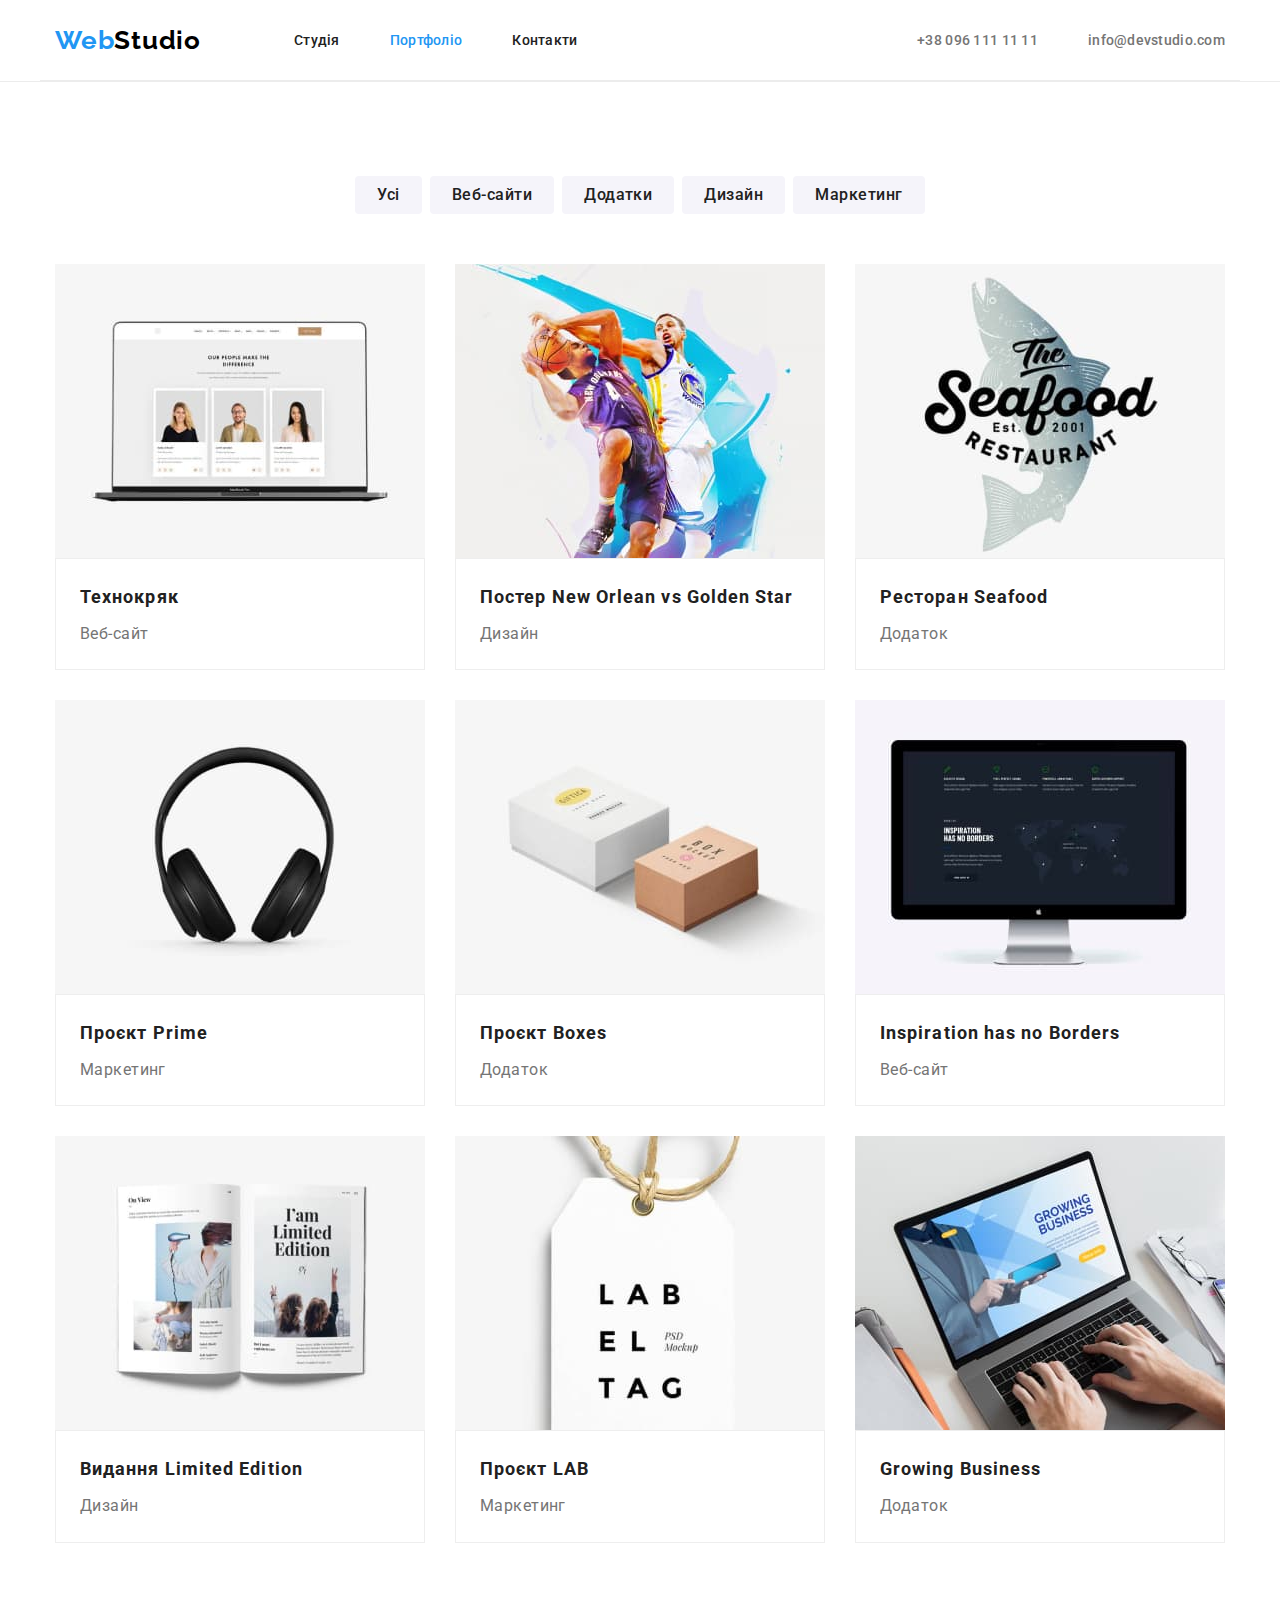
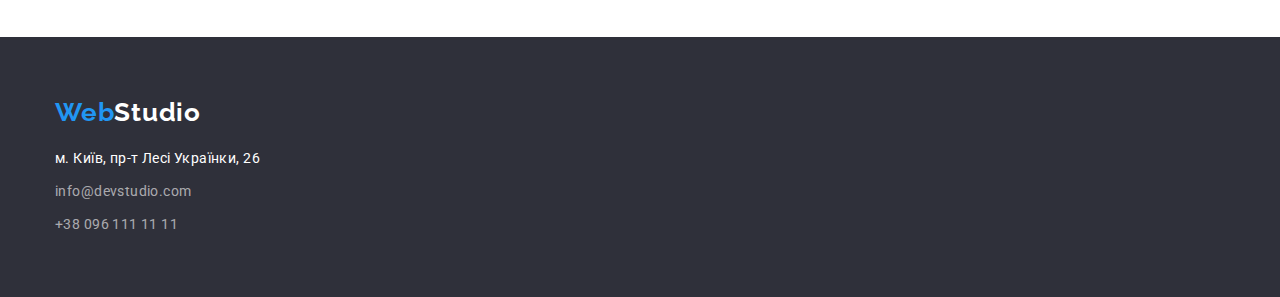
==== portfolio.html @ c7154d8a "Initial commit" ====
<!DOCTYPE html>
<html lang="uk">
  <head>
    <meta charset="UTF-8" />
    <meta http-equiv="X-UA-Compatible" content="IE=edge" />
    <meta name="viewport" content="width=device-width, initial-scale=1.0" />
    <title>Портфоліо</title>
    <link
      href="https://fonts.googleapis.com/css2?family=Raleway:wght@700&family=Roboto:wght@400;500;700;900&display=swap"
      rel="stylesheet"
    />
    <link
      rel="stylesheet"
      href="https://cdnjs.cloudflare.com/ajax/libs/modern-normalize/1.0.0/modern-normalize.min.css"
    />
    <link rel="stylesheet" href="./css/styles.css" />
  </head>
  <body>
    <header class="header">
      <div class="container header">
        <a href="./index.html" class="logo link"><span class="web">Web</span>Studio</a>
        <nav class="nav-menu">
          <ul class="nav-list list">
            <li class="nav-list-point">
              <a href="./index.html" class="nav-list-link link">Студія</a>
            </li>
            <li class="nav-list-point">
              <a href="./portfolio.html" class="nav-list-link current link">Портфоліо</a>
            </li>
            <li class="nav-list-point">
              <a href="#" class="nav-list-link link">Контакти</a>
            </li>
          </ul>
        </nav>

        <ul class="header-contacts list">
          <li class="header-contacts-point">
            <a href="tel:+380961111111" class="header-contacts-link link">+38 096 111 11 11</a>
          </li>
          <li class="header-contacts-point">
            <a href="mailto:info@devstudio.com" class="header-contacts-link link"
              >info@devstudio.com</a
            >
          </li>
        </ul>
      </div>
    </header>
    <main>
      <section class="portfolio-section section">
        <div class="container">
          <h1 class="visually-hidden">Варіанти наших робіт</h1>
          <ul class="button-list list">
            <li class="button-list-point">
              <button type="button" class="portfolio-button">Усі</button>
            </li>
            <li class="button-list-point">
              <button type="button" class="portfolio-button">Веб-сайти</button>
            </li>
            <li class="button-list-point">
              <button type="button" class="portfolio-button">Додатки</button>
            </li>
            <li class="button-list-point">
              <button type="button" class="portfolio-button">Дизайн</button>
            </li>
            <li class="button-list-point">
              <button type="button" class="portfolio-button">Маркетинг</button>
            </li>
          </ul>
          <ul class="img-list list">
            <li class="img-list-point">
              <img
                src="./images/portfolio/tech-1.jpg"
                alt="відкритий ноутбук з зображенням команди"
                width="370"
                height="294"
                class="img-list-image"
              />
              <div class="img-list-container">
                <h2 class="img-list-title">Технокряк</h2>
                <p class="img-list-text">Веб-сайт</p>
              </div>
            </li>
            <li class="img-list-point">
              <img
                src="./images/portfolio/poster-2.jpg"
                alt="потсер з двома баскетболистами"
                width="370"
                height="294"
                class="img-list-image"
              />
              <div class="img-list-container">
                <h2 class="img-list-title">Постер New Orlean vs Golden Star</h2>
                <p class="img-list-text">Дизайн</p>
              </div>
            </li>
            <li class="img-list-point">
              <img
                src="./images/portfolio/restaurant-3.jpg"
                alt="логотип ресторану"
                width="370"
                height="294"
                class="img-list-image"
              />
              <div class="img-list-container">
                <h2 class="img-list-title">Ресторан Seafood</h2>
                <p class="img-list-text">Додаток</p>
              </div>
            </li>
            <li class="img-list-point">
              <img
                src="./images/portfolio/prime-4.jpg"
                alt="навушники"
                width="370"
                height="294"
                class="img-list-image"
              />
              <div class="img-list-container">
                <h2 class="img-list-title">Проєкт Prime</h2>
                <p class="img-list-text">Маркетинг</p>
              </div>
            </li>
            <li class="img-list-point">
              <img
                src="./images/portfolio/boxes-5.jpg"
                alt="дві коробки"
                width="370"
                height="294"
                class="img-list-image"
              />
              <div class="img-list-container">
                <h2 class="img-list-title">Проєкт Boxes</h2>
                <p class="img-list-text">Додаток</p>
              </div>
            </li>
            <li class="img-list-point">
              <img
                src="./images/portfolio/inspiration-6.jpg"
                alt="монітор"
                width="370"
                height="294"
                class="img-list-image"
              />
              <div class="img-list-container">
                <h2 lang="en" class="img-list-title">Inspiration has no Borders</h2>
                <p class="img-list-text">Веб-сайт</p>
              </div>
            </li>
            <li class="img-list-point">
              <img
                src="./images/portfolio/publisher-7.jpg"
                alt="відкритий журнал"
                width="370"
                height="294"
                class="img-list-image"
              />
              <div class="img-list-container">
                <h2 class="img-list-title">Видання Limited Edition</h2>
                <p class="img-list-text">Дизайн</p>
              </div>
            </li>
            <li class="img-list-point">
              <img
                src="./images/portfolio/lab-8.jpg"
                alt="бірка"
                width="370"
                height="294"
                class="img-list-image"
              />
              <div class="img-list-container">
                <h2 class="img-list-title">Проєкт LAB</h2>
                <p class="img-list-text">Маркетинг</p>
              </div>
            </li>
            <li class="img-list-point">
              <img
                src="./images/portfolio/growing-9.jpg"
                alt="відкритий ноутбук, за яким працюють"
                width="370"
                height="294"
                class="img-list-image"
              />
              <div class="img-list-container">
                <h2 lang="en" class="img-list-title">Growing Business</h2>
                <p class="img-list-text">Додаток</p>
              </div>
            </li>
          </ul>
        </div>
      </section>
    </main>
    <footer class="footer">
      <div class="container">
        <a href="./index.html" class="footer-logo link"><span class="web">Web</span>Studio</a>
        <address class="address">
          <ul class="address-list list">
            <li class="address-list-point">
              <a
                href="https://goo.gl/maps/GuwMSPQfHSUweZrs6"
                target="_blank"
                rel="noopener noreferrer"
                class="address-list-link-text link"
                >м. Київ, пр-т Лесі Українки, 26</a
              >
            </li>
            <li class="address-list-point">
              <a href="mailto:info@devstdio.com" class="address-list-link link"
                >info@devstudio.com</a
              >
            </li>
            <li class="address-list-point">
              <a href="tel:+380961111111" class="address-list-link link">+38 096 111 11 11</a>
            </li>
          </ul>
        </address>
      </div>
    </footer>
  </body>
</html>
---- css/styles.css ----
:root {
  --primary-text-color: #757575;
  --secondary-text-color: #212121;
  --hover-text-color: #2196f3;
  --hero-background-color: #2f303a;
  --universal-color: #ffffff;
  --function-background-color: #f5f5f5;
  --studio-color: #000000;
  --team-background-color: #f5f4fa;
  --portfolio-div-color: #eeeeee;
}

body {
  font-family: 'Roboto', sans-serif;
  font-size: 14px;
  color: var(--primary-text-color);
  letter-spacing: 0.03em;
}

h1,
h2,
h3,
h4,
h5,
h6,
p,
ul {
  margin: 0;
  padding: 0;
}

img {
  display: block;
  max-width: 100%;
  height: auto;
}

address {
  font-style: normal;
  margin-top: 20px;
}

button {
  display: block;
  cursor: pointer;
  border: none;
  border-radius: 4px;
}

.container {
  width: 1200px;
  padding: 0 15px;
  margin: 0 auto;

  /* outline: 2px solid tomato; */
}

.section {
  padding-bottom: 94px;
  padding-top: 94px;
}

.list {
  list-style: none;
  padding-left: 0;
  margin: 0;
}

.link {
  text-decoration: none;
  /* color: inherit; */
}

/* header */

.header {
  border-bottom: 1px solid #ececec;
}

.logo {
  font-family: 'Raleway', sans-serif;
  font-weight: 700;
  font-size: 26px;
  line-height: 1.19;
  letter-spacing: 0.03em;
  color: var(--studio-color);

  margin-right: 93px;
}

.web {
  color: var(--hover-text-color);
}

.nav-list,
.header-contacts {
  list-style-type: none;
  padding-top: 32px;
  padding-bottom: 32px;
}

.nav-list .nav-list-link.current {
  color: var(--hover-text-color);
}

.nav-list-link,
.header-contacts-link {
  padding-top: 32px;
  padding-bottom: 32px;

  font-weight: 500;
  line-height: 1.17;
  letter-spacing: 0.02em;
  color: var(--primary-text-color);
}

.nav-list-link {
  color: var(--secondary-text-color);
}

.nav-list-point:not(.nav-list-point:last-child) {
  color: var(--secondary-text-color);
  margin-right: 50px;
}

.nav-list-link:hover,
.nav-list-link:focus {
  color: var(--hover-text-color);
}

.header-contacts-link:hover,
.header-contacts-link:focus {
  color: var(--hover-text-color);
}

.header .container {
  display: flex;
  align-items: center;
}

.nav-list,
.header-contacts {
  display: flex;
}

.header-contacts {
  margin-left: auto;
}

.header-contacts-point:not(.header-contacts-point:last-child) {
  margin-right: 50px;
}

/* main */

/* hero */
.hero {
  background-color: var(--hero-background-color);
  text-align: center;
  padding-top: 200px;
  padding-bottom: 200px;
}

.hero-title {
  margin-right: auto;
  margin-left: auto;
  margin-bottom: 30px;

  width: 696px;
  font-style: normal;
  font-weight: 900;
  font-size: 44px;
  line-height: 1.36;
  letter-spacing: 0.06em;
  text-transform: uppercase;
  color: var(--universal-color);
}

.hero-button {
  background: var(--hover-text-color);
  box-shadow: 0px 4px 4px rgba(0, 0, 0, 0.15);

  font-family: inherit;
  font-weight: 700;
  font-size: 16px;
  line-height: 1.875;
  letter-spacing: 0.06em;
  color: var(--universal-color);

  margin-left: auto;
  margin-right: auto;
  padding: 10px 32px;
}

/* benefits */

.visually-hidden {
  position: absolute;
  width: 1px;
  height: 1px;
  margin: -1px;
  border: 0;
  padding: 0;

  white-space: nowrap;
  clip-path: inset(100%);
  clip: rect(0 0 0 0);
  overflow: hidden;
}

.benefits-list {
  list-style-type: none;
  display: flex;
}

.benefits-list-point:not(.benefits-list-point:last-child) {
  margin-right: 30px;
}

.benefits-list-title {
  font-size: 14px;
  line-height: 1.14;
  text-transform: uppercase;

  margin-bottom: 10px;

  color: var(--secondary-text-color);
}

.benefits-list-text {
  line-height: 1.71;
}

/* section function and team*/

.function {
  padding-top: 0;
}

.team {
  background-color: var(--team-background-color);
}

.function-list,
.team-list {
  list-style-type: none;
  display: flex;
}

.function-list-point:not(.function-list-point:last-child) {
  margin-right: 30px;
}

.team-list-point:not(.team-list-point:last-child) {
  margin-right: 30px;
}

.function-title,
.team-title {
  font-size: 36px;
  line-height: 1.17;
  text-align: center;

  margin-bottom: 50px;

  color: var(--secondary-text-color);
}

.team-list-title {
  font-weight: 500;
  font-size: 16px;
  line-height: 1.17;
  text-align: center;

  margin-bottom: 10px;

  color: var(--secondary-text-color);
}
.team-list-text {
  font-size: 16px;
  line-height: 1.17;
  text-align: center;
}

.team-container {
  box-shadow: 0px 1px 3px rgba(0, 0, 0, 0.12), 0px 1px 1px rgba(0, 0, 0, 0.14),
    0px 2px 1px rgba(0, 0, 0, 0.2);
  border-radius: 0px 0px 4px 4px;
  background-color: var(--universal-color);

  padding-top: 30px;
  padding-bottom: 30px;
}

/* footer */

.footer {
  background-color: var(--hero-background-color);
  padding-top: 60px;
  padding-bottom: 60px;
}

.footer-logo {
  font-family: 'Raleway', sans-serif;
  font-weight: 700;
  font-size: 26px;
  line-height: 1.19;
  letter-spacing: 0.03em;
  color: var(--universal-color);

  margin-bottom: 20px;
}

.address-list-point:not(.address-list-point:last-child) {
  margin-bottom: 9px;
}

.address-list-link-text {
  font-style: normal;
  line-height: 1.71;

  color: var(--universal-color);
}

.address-list-link {
  font-style: normal;
  line-height: 1.71;

  color: rgba(255, 255, 255, 0.6);
}

.address-list-link:hover,
.address-list-link-text:hover,
.address-list-link:focus,
.address-list-link-text:focus {
  color: var(--hover-text-color);
}

/* portfolio section */

.button-list,
.img-list {
  list-style-type: none;
  display: flex;
  flex-wrap: wrap;
}

.button-list {
  justify-content: center;
  margin-bottom: 50px;
}

.button-list-point:not(.button-list-point:last-child) {
  margin-right: 8px;
}

.portfolio-button {
  font-family: inherit;
  font-weight: 500;
  font-size: 16px;
  line-height: 1.62;
  text-align: center;
  letter-spacing: 0.03em;

  padding: 6px 22px;

  background-color: var(--team-background-color);
  color: var(--secondary-text-color);
  border: 0;
}

.portfolio-button:hover,
.portfolio-button:focus,
.portfolio-button:active {
  color: var(--universal-color);
  background: var(--hover-text-color);
  box-shadow: 0px 3px 1px rgba(0, 0, 0, 0.1), 0px 1px 2px rgba(0, 0, 0, 0.08),
    0px 2px 2px rgba(0, 0, 0, 0.12);
}

.img-list-point:not(.img-list-point:nth-child(3n)) {
  margin-right: 30px;
}

.img-list-point:not(.img-list-point:nth-child(n + 7)) {
  margin-bottom: 30px;
}

.img-list-container {
  border: 1px solid var(--portfolio-div-color);
  padding-top: 20px;
  padding-right: 24px;
  padding-left: 24px;
  padding-bottom: 20px;
}

.img-list-title {
  font-size: 18px;
  line-height: 2;
  letter-spacing: 0.06em;

  color: var(--secondary-text-color);

  margin-bottom: 4px;
}

.img-list-text {
  font-size: 16px;
  line-height: 1.88;
}
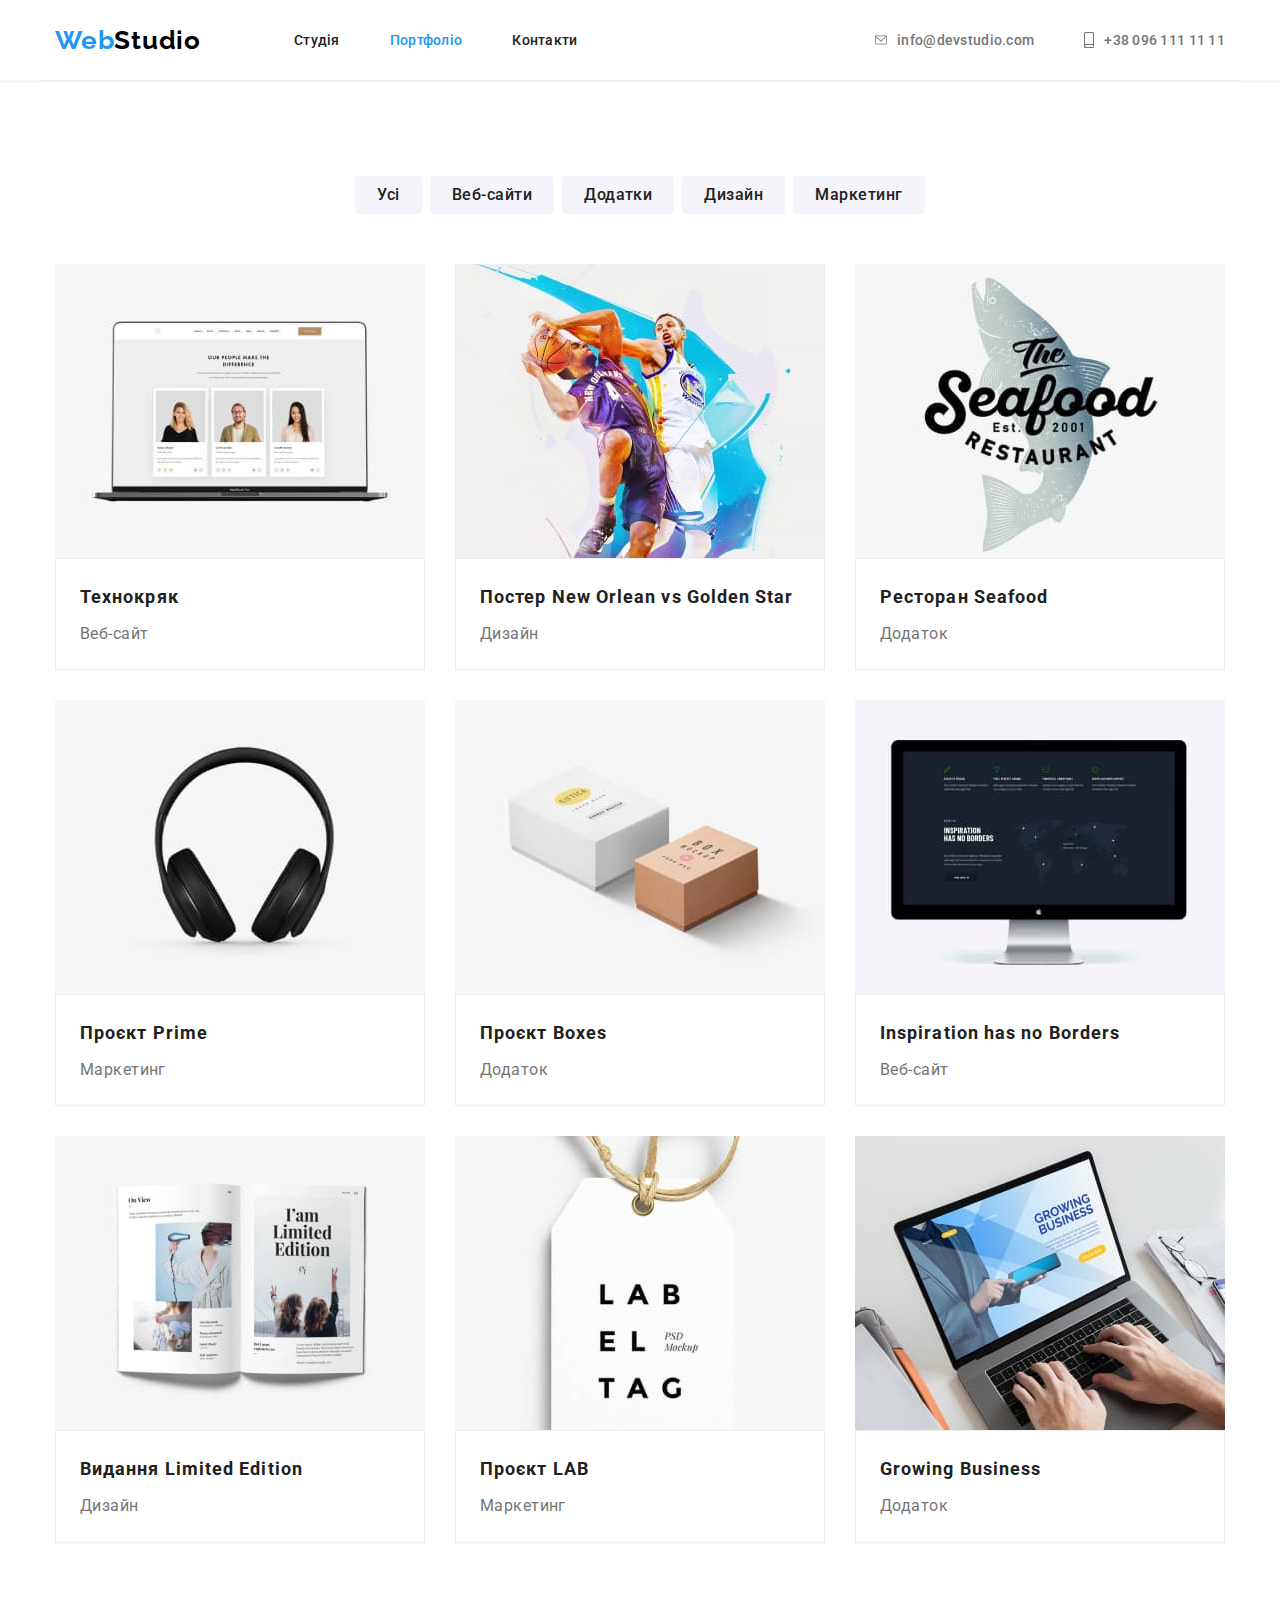
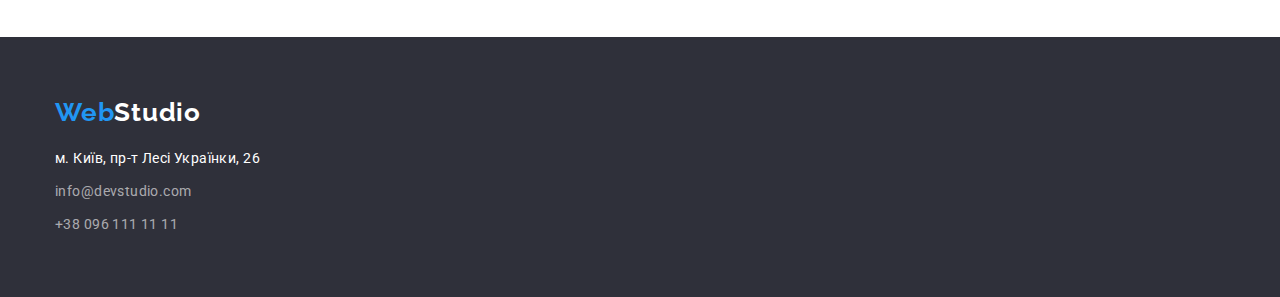
==== commit a2d055a0: "update" ====
--- a/portfolio.html
+++ b/portfolio.html
@@ -35,12 +35,20 @@
 
         <ul class="header-contacts list">
           <li class="header-contacts-point">
-            <a href="tel:+380961111111" class="header-contacts-link link">+38 096 111 11 11</a>
+            <a href="mailto:info@devstudio.com" class="header-contacts-link link">
+              <svg class="header-icon" , width="12" , height="16">
+                <use href="./images/icons/symbol-defs.svg#icon-mail"></use>
+              </svg>
+              info@devstudio.com
+            </a>
           </li>
           <li class="header-contacts-point">
-            <a href="mailto:info@devstudio.com" class="header-contacts-link link"
-              >info@devstudio.com</a
-            >
+            <a href="tel:+380961111111" class="header-contacts-link link">
+              <svg class="header-icon" , width="10" , height="16">
+                <use href="./images/icons/symbol-defs.svg#icon-smartphone"></use>
+              </svg>
+              +38 096 111 11 11
+            </a>
           </li>
         </ul>
       </div>
--- a/css/styles.css
+++ b/css/styles.css
@@ -8,6 +8,7 @@
   --studio-color: #000000;
   --team-background-color: #f5f4fa;
   --portfolio-div-color: #eeeeee;
+  --team-social-links-color: #afb1b8;
 }
 
 body {
@@ -61,6 +62,7 @@
 }
 
 .list {
+  list-style-type: none;
   list-style: none;
   padding-left: 0;
   margin: 0;
@@ -92,13 +94,6 @@
   color: var(--hover-text-color);
 }
 
-.nav-list,
-.header-contacts {
-  list-style-type: none;
-  padding-top: 32px;
-  padding-bottom: 32px;
-}
-
 .nav-list .nav-list-link.current {
   color: var(--hover-text-color);
 }
@@ -151,11 +146,23 @@
   margin-right: 50px;
 }
 
+.header-contacts-link {
+  display: flex;
+  align-items: center;
+  gap: 10px;
+}
+
+.header-icon {
+  fill: currentColor;
+}
+
 /* main */
 
 /* hero */
 .hero {
   background-color: var(--hero-background-color);
+  background-image: linear-gradient(rgba(47, 48, 58, 0.4), rgba(47, 48, 58, 0.4)),
+    url(../images/main/hero-image.jpg);
   text-align: center;
   padding-top: 200px;
   padding-bottom: 200px;
@@ -208,6 +215,17 @@
   overflow: hidden;
 }
 
+.benefits-div {
+  background: #f5f4fa;
+  border-radius: 4px;
+  padding-top: 25px;
+  padding-bottom: 25px;
+  margin-bottom: 30px;
+
+  display: flex;
+  justify-content: center;
+}
+
 .benefits-list {
   list-style-type: none;
   display: flex;
@@ -256,7 +274,8 @@
 }
 
 .function-title,
-.team-title {
+.team-title,
+.clients-title {
   font-size: 36px;
   line-height: 1.17;
   text-align: center;
@@ -280,6 +299,35 @@
   font-size: 16px;
   line-height: 1.17;
   text-align: center;
+  margin-bottom: 16px;
+}
+
+.social-links {
+  display: flex;
+  align-items: center;
+  justify-content: center;
+  gap: 10px;
+}
+
+.social-links-link {
+  display: flex;
+  align-items: center;
+  justify-content: center;
+
+  width: 44px;
+  height: 44px;
+  border-radius: 50%;
+  color: var(--team-social-links-color);
+}
+
+.social-links-link:hover,
+.social-links-link:focus {
+  color: var(--universal-color);
+  background-color: var(--hover-text-color);
+}
+
+.social-links-icon {
+  fill: currentColor;
 }
 
 .team-container {
@@ -292,12 +340,56 @@
   padding-bottom: 30px;
 }
 
+/* clients */
+
+.clients-list {
+  display: flex;
+  align-items: center;
+  justify-content: center;
+  gap: 30px;
+}
+
+.clients-link {
+  display: flex;
+  align-items: center;
+  justify-content: center;
+
+  border: 1px solid var(--team-social-links-color);
+  border-radius: 4px;
+  width: 170px;
+  height: 92px;
+
+  color: var(--team-social-links-color);
+}
+
+.clients-link:hover,
+.clients-link:focus {
+  color: var(--hover-text-color);
+  border: 1px solid var(--hover-text-color);
+}
+
+.clients-icon {
+  fill: currentColor;
+}
+
 /* footer */
 
 .footer {
   background-color: var(--hero-background-color);
   padding-top: 60px;
   padding-bottom: 60px;
+}
+
+.footer-list {
+  display: flex;
+  align-items: baseline;
+  gap: 70px;
+}
+
+.footer-socials {
+  display: flex;
+  align-items: center;
+  justify-content: center;
 }
 
 .footer-logo {
@@ -386,6 +478,12 @@
   margin-bottom: 30px;
 }
 
+.img-list-point:hover,
+.img-list-point:focus {
+  box-shadow: 0px 1px 1px rgba(0, 0, 0, 0.12), 0px 4px 4px rgba(0, 0, 0, 0.06),
+    1px 4px 6px rgba(0, 0, 0, 0.16);
+}
+
 .img-list-container {
   border: 1px solid var(--portfolio-div-color);
   padding-top: 20px;
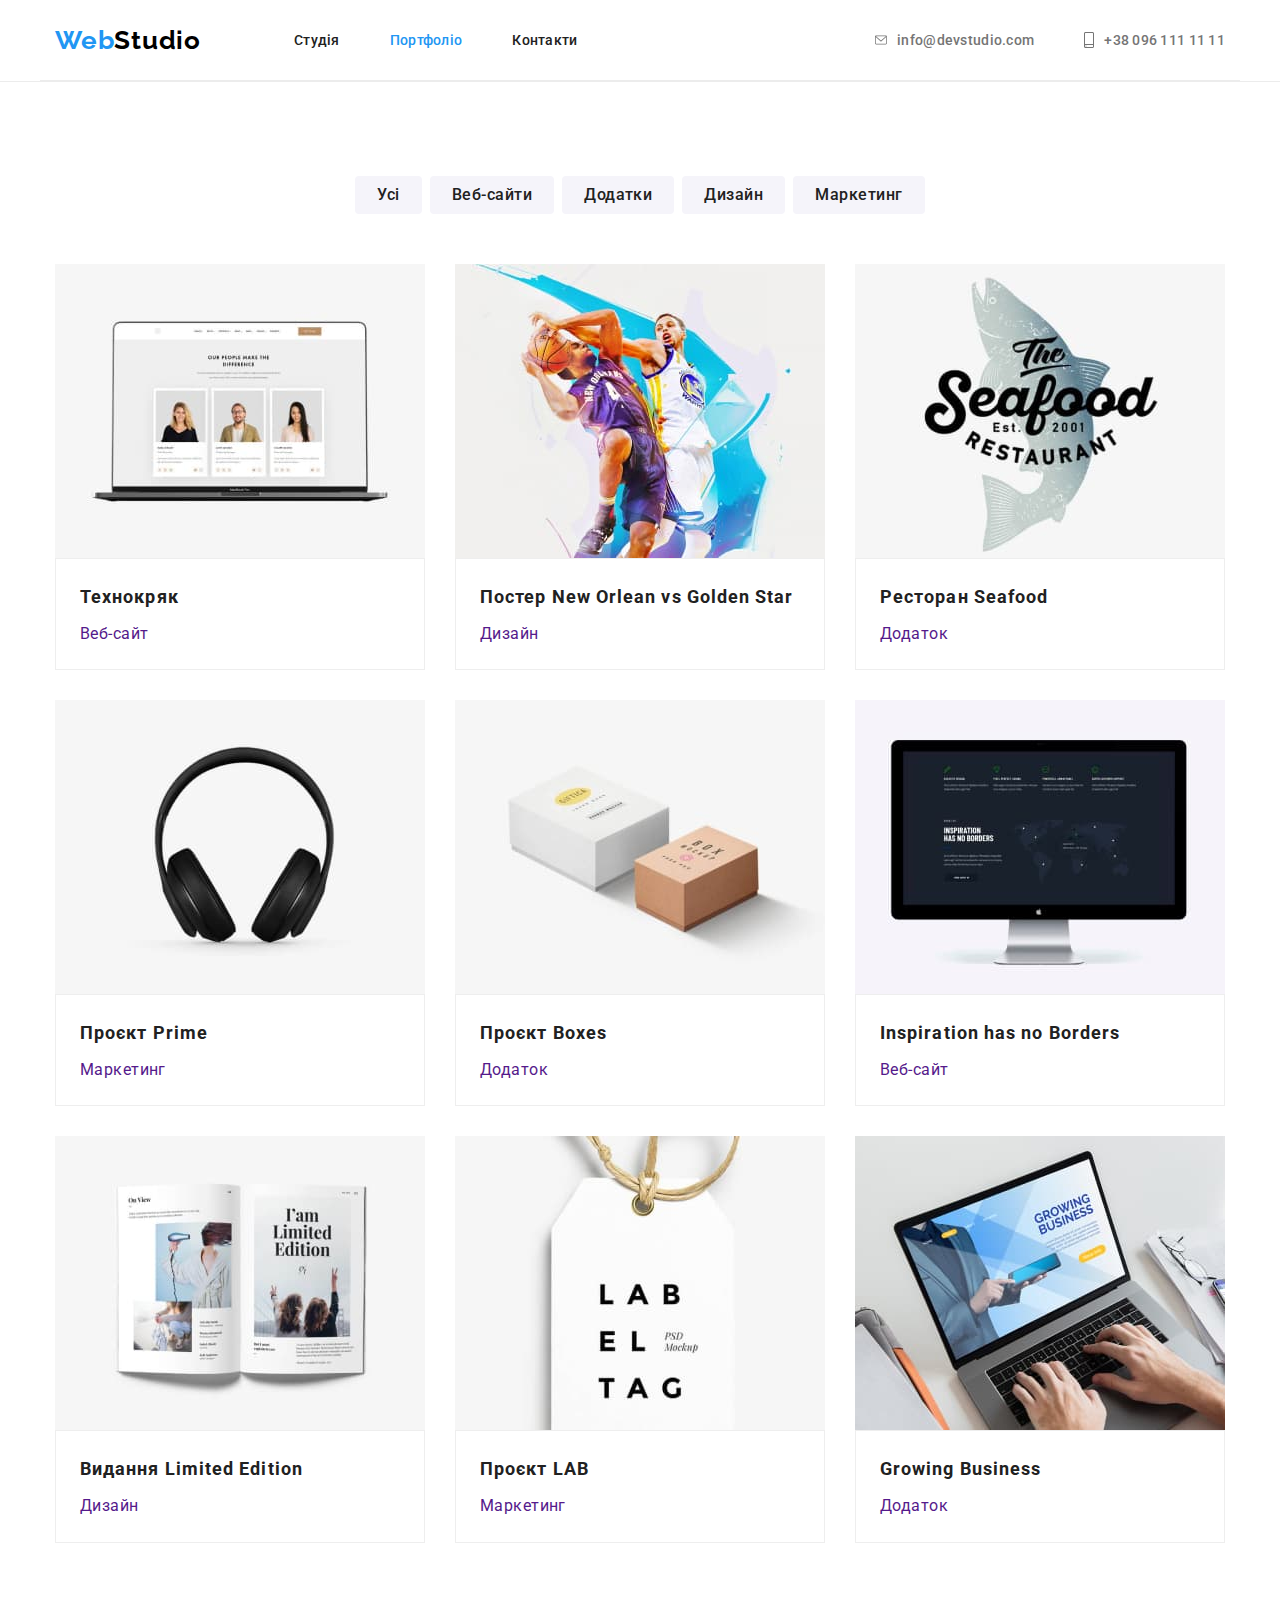
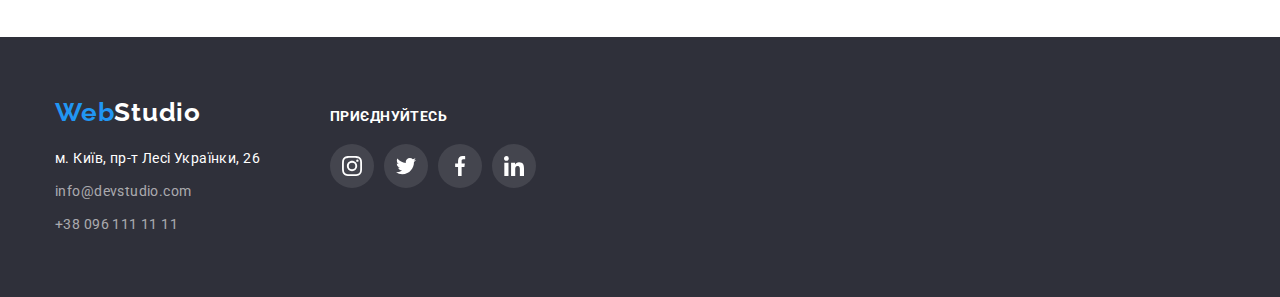
==== commit c000e878: "final updates" ====
--- a/portfolio.html
+++ b/portfolio.html
@@ -76,150 +76,227 @@
           </ul>
           <ul class="img-list list">
             <li class="img-list-point">
-              <img
-                src="./images/portfolio/tech-1.jpg"
-                alt="відкритий ноутбук з зображенням команди"
-                width="370"
-                height="294"
-                class="img-list-image"
-              />
-              <div class="img-list-container">
-                <h2 class="img-list-title">Технокряк</h2>
-                <p class="img-list-text">Веб-сайт</p>
-              </div>
-            </li>
-            <li class="img-list-point">
-              <img
-                src="./images/portfolio/poster-2.jpg"
-                alt="потсер з двома баскетболистами"
-                width="370"
-                height="294"
-                class="img-list-image"
-              />
-              <div class="img-list-container">
-                <h2 class="img-list-title">Постер New Orlean vs Golden Star</h2>
-                <p class="img-list-text">Дизайн</p>
-              </div>
-            </li>
-            <li class="img-list-point">
-              <img
-                src="./images/portfolio/restaurant-3.jpg"
-                alt="логотип ресторану"
-                width="370"
-                height="294"
-                class="img-list-image"
-              />
-              <div class="img-list-container">
-                <h2 class="img-list-title">Ресторан Seafood</h2>
-                <p class="img-list-text">Додаток</p>
-              </div>
-            </li>
-            <li class="img-list-point">
-              <img
-                src="./images/portfolio/prime-4.jpg"
-                alt="навушники"
-                width="370"
-                height="294"
-                class="img-list-image"
-              />
-              <div class="img-list-container">
-                <h2 class="img-list-title">Проєкт Prime</h2>
-                <p class="img-list-text">Маркетинг</p>
-              </div>
-            </li>
-            <li class="img-list-point">
-              <img
-                src="./images/portfolio/boxes-5.jpg"
-                alt="дві коробки"
-                width="370"
-                height="294"
-                class="img-list-image"
-              />
-              <div class="img-list-container">
-                <h2 class="img-list-title">Проєкт Boxes</h2>
-                <p class="img-list-text">Додаток</p>
-              </div>
-            </li>
-            <li class="img-list-point">
-              <img
-                src="./images/portfolio/inspiration-6.jpg"
-                alt="монітор"
-                width="370"
-                height="294"
-                class="img-list-image"
-              />
-              <div class="img-list-container">
-                <h2 lang="en" class="img-list-title">Inspiration has no Borders</h2>
-                <p class="img-list-text">Веб-сайт</p>
-              </div>
-            </li>
-            <li class="img-list-point">
-              <img
-                src="./images/portfolio/publisher-7.jpg"
-                alt="відкритий журнал"
-                width="370"
-                height="294"
-                class="img-list-image"
-              />
-              <div class="img-list-container">
-                <h2 class="img-list-title">Видання Limited Edition</h2>
-                <p class="img-list-text">Дизайн</p>
-              </div>
-            </li>
-            <li class="img-list-point">
-              <img
-                src="./images/portfolio/lab-8.jpg"
-                alt="бірка"
-                width="370"
-                height="294"
-                class="img-list-image"
-              />
-              <div class="img-list-container">
-                <h2 class="img-list-title">Проєкт LAB</h2>
-                <p class="img-list-text">Маркетинг</p>
-              </div>
-            </li>
-            <li class="img-list-point">
-              <img
-                src="./images/portfolio/growing-9.jpg"
-                alt="відкритий ноутбук, за яким працюють"
-                width="370"
-                height="294"
-                class="img-list-image"
-              />
-              <div class="img-list-container">
-                <h2 lang="en" class="img-list-title">Growing Business</h2>
-                <p class="img-list-text">Додаток</p>
-              </div>
+              <a class="img-link link" href="">
+                <img
+                  src="./images/portfolio/tech-1.jpg"
+                  alt="відкритий ноутбук з зображенням команди"
+                  width="370"
+                  height="294"
+                  class="img-list-image"
+                />
+                <div class="img-list-container">
+                  <h2 class="img-list-title">Технокряк</h2>
+                  <p class="img-list-text">Веб-сайт</p>
+                </div>
+              </a>
+            </li>
+            <li class="img-list-point">
+              <a class="img-link link" href="">
+                <img
+                  src="./images/portfolio/poster-2.jpg"
+                  alt="потсер з двома баскетболистами"
+                  width="370"
+                  height="294"
+                  class="img-list-image"
+                />
+                <div class="img-list-container">
+                  <h2 class="img-list-title">Постер New Orlean vs Golden Star</h2>
+                  <p class="img-list-text">Дизайн</p>
+                </div>
+              </a>
+            </li>
+            <li class="img-list-point">
+              <a class="img-link link" href="">
+                <img
+                  src="./images/portfolio/restaurant-3.jpg"
+                  alt="логотип ресторану"
+                  width="370"
+                  height="294"
+                  class="img-list-image"
+                />
+                <div class="img-list-container">
+                  <h2 class="img-list-title">Ресторан Seafood</h2>
+                  <p class="img-list-text">Додаток</p>
+                </div>
+              </a>
+            </li>
+            <li class="img-list-point">
+              <a class="img-link link" href="">
+                <img
+                  src="./images/portfolio/prime-4.jpg"
+                  alt="навушники"
+                  width="370"
+                  height="294"
+                  class="img-list-image"
+                />
+                <div class="img-list-container">
+                  <h2 class="img-list-title">Проєкт Prime</h2>
+                  <p class="img-list-text">Маркетинг</p>
+                </div>
+              </a>
+            </li>
+            <li class="img-list-point">
+              <a class="img-link link" href="">
+                <img
+                  src="./images/portfolio/boxes-5.jpg"
+                  alt="дві коробки"
+                  width="370"
+                  height="294"
+                  class="img-list-image"
+                />
+                <div class="img-list-container">
+                  <h2 class="img-list-title">Проєкт Boxes</h2>
+                  <p class="img-list-text">Додаток</p>
+                </div>
+              </a>
+            </li>
+            <li class="img-list-point">
+              <a class="img-link link" href="">
+                <img
+                  src="./images/portfolio/inspiration-6.jpg"
+                  alt="монітор"
+                  width="370"
+                  height="294"
+                  class="img-list-image"
+                />
+                <div class="img-list-container">
+                  <h2 lang="en" class="img-list-title">Inspiration has no Borders</h2>
+                  <p class="img-list-text">Веб-сайт</p>
+                </div>
+              </a>
+            </li>
+            <li class="img-list-point">
+              <a class="img-link link" href="">
+                <img
+                  src="./images/portfolio/publisher-7.jpg"
+                  alt="відкритий журнал"
+                  width="370"
+                  height="294"
+                  class="img-list-image"
+                />
+                <div class="img-list-container">
+                  <h2 class="img-list-title">Видання Limited Edition</h2>
+                  <p class="img-list-text">Дизайн</p>
+                </div>
+              </a>
+            </li>
+            <li class="img-list-point">
+              <a class="img-link link" href="">
+                <img
+                  src="./images/portfolio/lab-8.jpg"
+                  alt="бірка"
+                  width="370"
+                  height="294"
+                  class="img-list-image"
+                />
+                <div class="img-list-container">
+                  <h2 class="img-list-title">Проєкт LAB</h2>
+                  <p class="img-list-text">Маркетинг</p>
+                </div>
+              </a>
+            </li>
+            <li class="img-list-point">
+              <a class="img-link link" href="">
+                <img
+                  src="./images/portfolio/growing-9.jpg"
+                  alt="відкритий ноутбук, за яким працюють"
+                  width="370"
+                  height="294"
+                  class="img-list-image"
+                />
+                <div class="img-list-container">
+                  <h2 lang="en" class="img-list-title">Growing Business</h2>
+                  <p class="img-list-text">Додаток</p>
+                </div>
+              </a>
             </li>
           </ul>
         </div>
       </section>
     </main>
     <footer class="footer">
-      <div class="container">
-        <a href="./index.html" class="footer-logo link"><span class="web">Web</span>Studio</a>
-        <address class="address">
-          <ul class="address-list list">
-            <li class="address-list-point">
+      <div class="container footer">
+        <div class="footer-point">
+          <a href="./index.html" class="footer-logo link"><span class="web">Web</span>Studio</a>
+          <address class="address">
+            <ul class="address-list list">
+              <li class="address-list-point">
+                <a
+                  href="https://goo.gl/maps/GuwMSPQfHSUweZrs6"
+                  target="_blank"
+                  rel="noopener noreferrer"
+                  class="address-list-link-text link"
+                  >м. Київ, пр-т Лесі Українки, 26</a
+                >
+              </li>
+              <li class="address-list-point">
+                <a href="mailto:info@devstdio.com" class="address-list-link link"
+                  >info@devstudio.com</a
+                >
+              </li>
+              <li class="address-list-point">
+                <a href="tel:+380961111111" class="address-list-link link">+38 096 111 11 11</a>
+              </li>
+            </ul>
+          </address>
+        </div>
+        <div class="footer-point join">
+          <p class="join-text">Приєднуйтесь</p>
+          <ul class="footer-socials list">
+            <li class="footer-socials-point">
               <a
-                href="https://goo.gl/maps/GuwMSPQfHSUweZrs6"
+                href=""
+                class="footer-socials-link link"
                 target="_blank"
                 rel="noopener noreferrer"
-                class="address-list-link-text link"
-                >м. Київ, пр-т Лесі Українки, 26</a
+                aria-label="іконка Instagram"
               >
-            </li>
-            <li class="address-list-point">
-              <a href="mailto:info@devstdio.com" class="address-list-link link"
-                >info@devstudio.com</a
+                <svg class="social-links-icon" width="20" height="20">
+                  <use href="./images/icons/symbol-defs.svg#icon-instagram"></use>
+                </svg>
+              </a>
+            </li>
+            <li class="footer-socials-point">
+              <a
+                href=""
+                class="footer-socials-link link"
+                target="_blank"
+                rel="noopener noreferrer"
+                aria-label="іконка Twitter"
               >
-            </li>
-            <li class="address-list-point">
-              <a href="tel:+380961111111" class="address-list-link link">+38 096 111 11 11</a>
+                <svg class="social-links-icon" width="20" height="20">
+                  <use href="./images/icons/symbol-defs.svg#icon-twitter"></use>
+                </svg>
+              </a>
+            </li>
+            <li class="footer-socials-point">
+              <a
+                href=""
+                class="footer-socials-link link"
+                target="_blank"
+                rel="noopener noreferrer"
+                aria-label="іконка Facebook"
+              >
+                <svg class="social-links-icon" width="20" height="20">
+                  <use href="./images/icons/symbol-defs.svg#icon-facebook"></use>
+                </svg>
+              </a>
+            </li>
+            <li class="footer-socials-point">
+              <a
+                href=""
+                class="footer-socials-link link"
+                target="_blank"
+                rel="noopener noreferrer"
+                aria-label="іконка Linkedin"
+              >
+                <svg class="social-links-icon" width="20" height="20">
+                  <use href="./images/icons/symbol-defs.svg#icon-linkedin"></use>
+                </svg>
+              </a>
             </li>
           </ul>
-        </address>
+        </div>
       </div>
     </footer>
   </body>
--- a/css/styles.css
+++ b/css/styles.css
@@ -163,9 +163,15 @@
   background-color: var(--hero-background-color);
   background-image: linear-gradient(rgba(47, 48, 58, 0.4), rgba(47, 48, 58, 0.4)),
     url(../images/main/hero-image.jpg);
+  background-repeat: no-repeat;
+  background-position: center;
+  background-size: cover;
+  height: 600px;
+  max-width: 1600px;
   text-align: center;
   padding-top: 200px;
   padding-bottom: 200px;
+  margin: 0 auto;
 }
 
 .hero-title {
@@ -218,12 +224,12 @@
 .benefits-div {
   background: #f5f4fa;
   border-radius: 4px;
-  padding-top: 25px;
-  padding-bottom: 25px;
   margin-bottom: 30px;
-
-  display: flex;
-  justify-content: center;
+  height: 120px;
+
+  display: flex;
+  justify-content: center;
+  align-items: center;
 }
 
 .benefits-list {
@@ -354,7 +360,7 @@
   align-items: center;
   justify-content: center;
 
-  border: 1px solid var(--team-social-links-color);
+  border: 1px solid currentColor;
   border-radius: 4px;
   width: 170px;
   height: 92px;
@@ -365,7 +371,6 @@
 .clients-link:hover,
 .clients-link:focus {
   color: var(--hover-text-color);
-  border: 1px solid var(--hover-text-color);
 }
 
 .clients-icon {
@@ -386,10 +391,52 @@
   gap: 70px;
 }
 
+.join-text {
+  font-weight: 700;
+  line-height: 1.14;
+  text-transform: uppercase;
+
+  color: var(--universal-color);
+  margin-bottom: 20px;
+}
+
+.container.footer {
+  display: flex;
+  align-items: baseline;
+  padding-top: 0;
+  padding-bottom: 0;
+}
+
+.footer-point.join {
+  margin-left: 70px;
+}
+
 .footer-socials {
   display: flex;
   align-items: center;
   justify-content: center;
+  gap: 10px;
+}
+
+.footer-socials-link {
+  display: flex;
+  align-items: center;
+  justify-content: center;
+
+  width: 44px;
+  height: 44px;
+  border-radius: 50%;
+  color: var(--universal-color);
+  background-color: rgba(255, 255, 255, 0.1);
+}
+
+.footer-socials-link:hover,
+.footer-socials-link:focus {
+  background-color: var(--hover-text-color);
+}
+
+.footer-icon {
+  fill: currentColor;
 }
 
 .footer-logo {
@@ -478,8 +525,12 @@
   margin-bottom: 30px;
 }
 
-.img-list-point:hover,
-.img-list-point:focus {
+.img-link {
+  display: block;
+}
+
+.img-link:hover,
+.img-link:focus {
   box-shadow: 0px 1px 1px rgba(0, 0, 0, 0.12), 0px 4px 4px rgba(0, 0, 0, 0.06),
     1px 4px 6px rgba(0, 0, 0, 0.16);
 }
